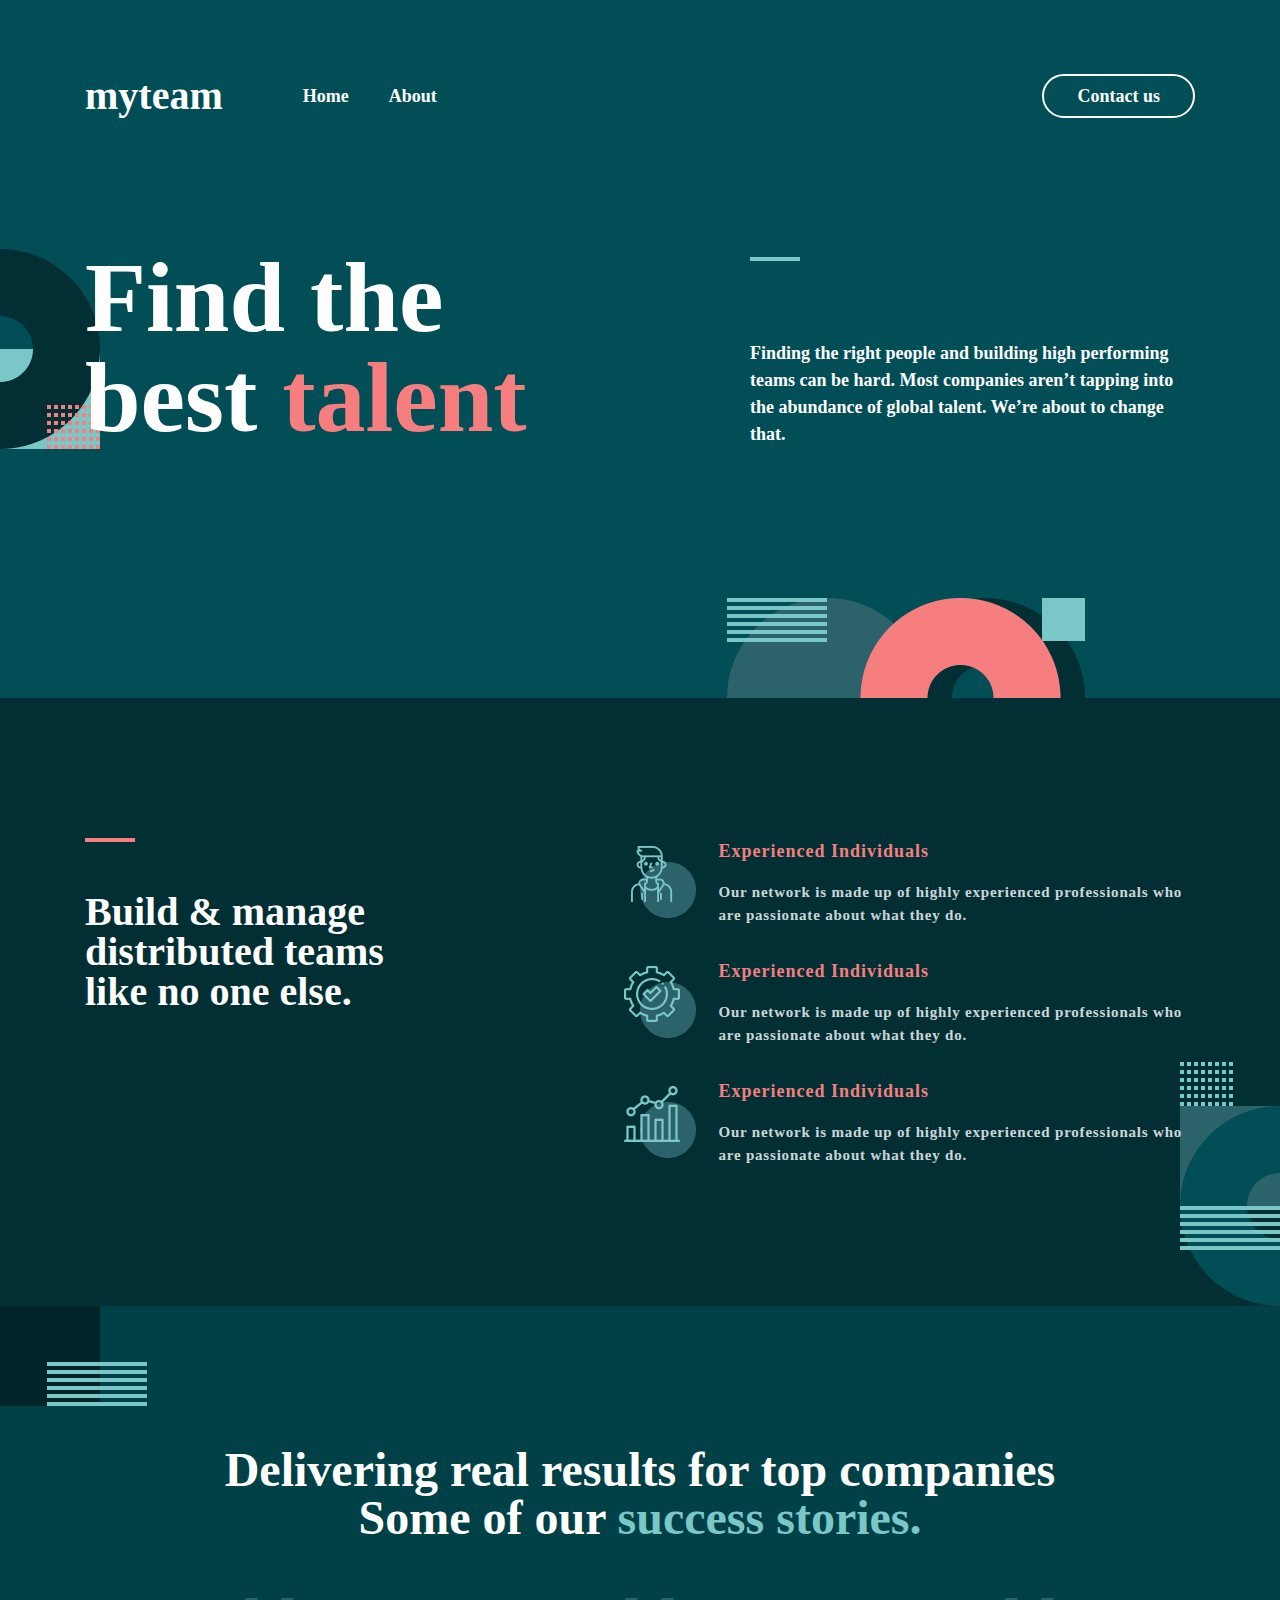
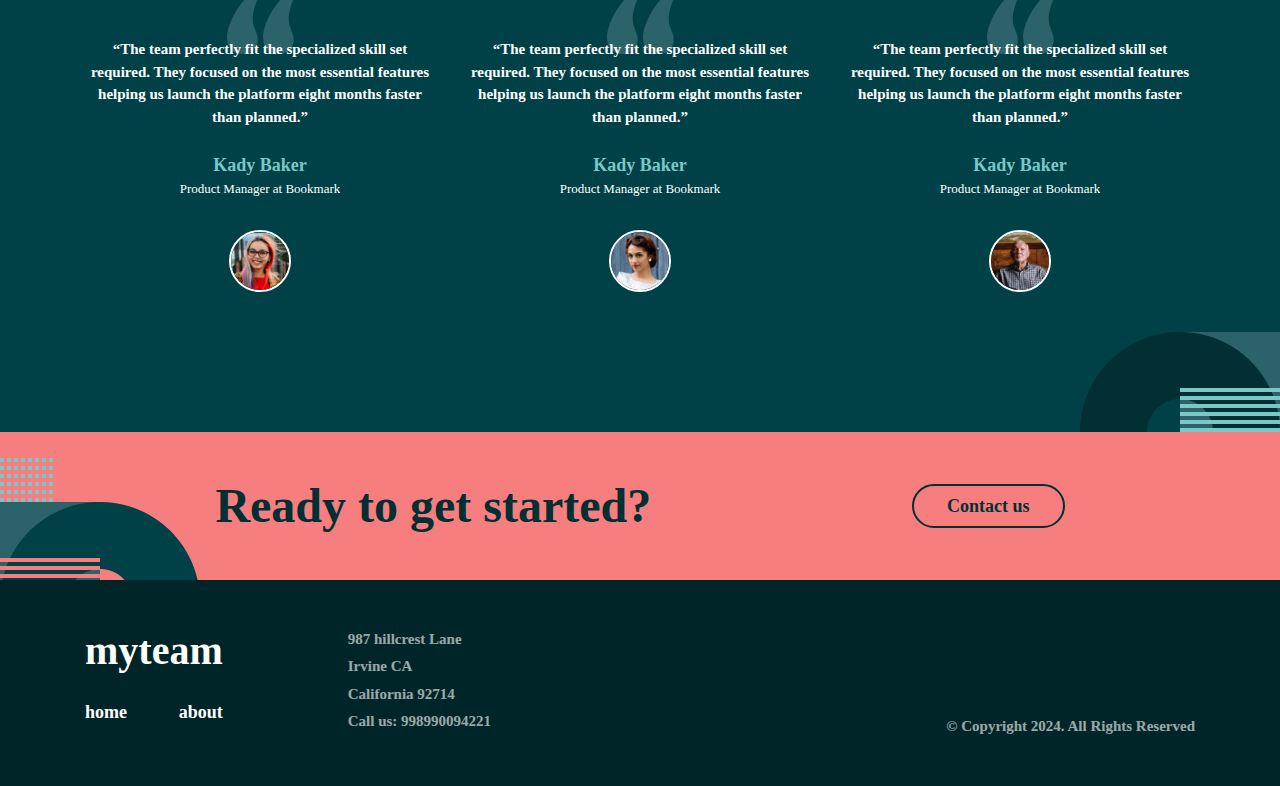
==== index.html @ 7c0e2eb8 "about hero done" ====
<!DOCTYPE html>
<html lang="en">
  <head>
    <meta charset="UTF-8" />
    <meta name="viewport" content="width=device-width, initial-scale=1.0" />
    <title>My Team</title>
    <link
      rel="stylesheet"
      href="https://cdnjs.cloudflare.com/ajax/libs/font-awesome/6.5.2/css/all.min.css"
      integrity="sha512-SnH5WK+bZxgPHs44uWIX+LLJAJ9/2PkPKZ5QiAj6Ta86w+fsb2TkcmfRyVX3pBnMFcV7oQPJkl9QevSCWr3W6A=="
      crossorigin="anonymous"
      referrerpolicy="no-referrer"
    />
    <link rel="stylesheet" href="./css/normalize.css" />
    <link rel="stylesheet" href="./css/global.css" />
    <!-- <link rel="stylesheet" href="./css/style.min.css"> -->
  </head>
  <body>
    <!-- HEADER START -->
    <header class="header">
      <div class="header-hero container">
        <nav class="nav-container">
          <div class="header-left">
            <h1 class="company-logo">myteam</h1>
            <ul class="menue-list">
              <li class="menue-item">
                <a href="#" class="menue-link"> Home </a>
              </li>
              <li class="menue-item">
                <a href="#" class="menue-link"> About </a>
              </li>
            </ul>
          </div>
          <i class="bars fa-solid fa-bars-staggered" id="bars"></i>
          <button class="btn btn-header">Contact us</button>
        </nav>
        <div class="header-hero__bottom">
          <h1 class="header-hero__title">
            Find the <br />best <span>talent</span>
          </h1>
          <div class="header-hero__subtitle">
            <hr class="border-1" />
            <p class="header-hero__subtitle__description">
              Finding the right people and building high performing teams can be
              hard. Most companies aren’t tapping into the abundance of global
              talent. We’re about to change that.
            </p>
          </div>
        </div>
      </div>
    </header>
    <!-- HEADER END -->

    <!-- MAIN START -->
    <main class="main">
      <div class="main-container">
        <div class="main-container__box container">
          <div class="main-container__box__left">
            <h1 class="main-container__box__left_-title">
              <hr class="border-2" />
              Build & manage distributed teams <br />
              like no one else.
            </h1>
          </div>
          <div class="main-container__box__right">
            <div class="main-container__box__right__box">
              <img src="./images/main-icon-1.png" alt="" />
              <div class="main-container__box__right__box-1">
                <h5 class="main-container__box__right__box-1__title">
                  Experienced Individuals
                </h5>
                <p class="main-container__box__right__box-1__subtitle">
                  Our network is made up of highly experienced professionals who
                  are passionate about what they do.
                </p>
              </div>
            </div>
            <div class="main-container__box__right__box">
              <img src="./images/main-icon-2.png" alt="" />
              <div class="main-container__box__right__box-1">
                <h5 class="main-container__box__right__box-1__title">
                  Experienced Individuals
                </h5>
                <p class="main-container__box__right__box-1__subtitle">
                  Our network is made up of highly experienced professionals who
                  are passionate about what they do.
                </p>
              </div>
            </div>
            <div class="main-container__box__right__box">
              <img src="./images/main-icon-3.png" alt="" />
              <div class="main-container__box__right__box-1">
                <h5 class="main-container__box__right__box-1__title">
                  Experienced Individuals
                </h5>
                <p class="main-container__box__right__box-1__subtitle">
                  Our network is made up of highly experienced professionals who
                  are passionate about what they do.
                </p>
              </div>
            </div>
          </div>
        </div>
      </div>
      <section class="result">
        <div class="container">
          <div class="result__box">
            <h1 class="result__title">
              Delivering real results for top companies Some of our
              <span> success stories.</span>
            </h1>
            <div class="result__description">
              <div class="result__description__card">
                <p class="result__description__card__subtitle">
                  “The team perfectly fit the specialized skill set required.
                  They focused on the most essential features helping us launch
                  the platform eight months faster than planned.”
                </p>
                <h5 class="result__description__card__name">Kady Baker</h5>
                <p class="result__description__card__job">
                  Product Manager at Bookmark
                </p>
                <img
                  src="./images/avatar-kady.jpg"
                  alt=""
                  height="62"
                  width="62"
                  class="main-avatar"
                />
              </div>
              <div class="result__description__card">
                <p class="result__description__card__subtitle">
                  “The team perfectly fit the specialized skill set required.
                  They focused on the most essential features helping us launch
                  the platform eight months faster than planned.”
                </p>
                <h5 class="result__description__card__name">Kady Baker</h5>
                <p class="result__description__card__job">
                  Product Manager at Bookmark
                </p>
                <img
                  src="./images/avatar-aiysha.jpg"
                  alt=""
                  height="62"
                  width="62"
                  class="main-avatar"
                />
              </div>
              <div class="result__description__card">
                <p class="result__description__card__subtitle">
                  “The team perfectly fit the specialized skill set required.
                  They focused on the most essential features helping us launch
                  the platform eight months faster than planned.”
                </p>
                <h5 class="result__description__card__name">Kady Baker</h5>
                <p class="result__description__card__job">
                  Product Manager at Bookmark
                </p>
                <img
                  src="./images/avatar-arthur.jpg"
                  alt=""
                  height="62"
                  width="62"
                  class="main-avatar"
                />
              </div>
            </div>
          </div>
        </div>
      </section>
    </main>
    <!-- MAIN END -->

    <!-- FOOTER START -->
    <footer class="footer">
      <div class="footer-hero">
        <div class="footer-hero__container container">
          <h1 class="footer-hero__container__title">Ready to get started?</h1>
          <button class="footer-hero__btn btn">Contact us</button>
        </div>
      </div>
      <div class="footer__bottom">
        <div class="footer__bottom__container container">
          <div class="footer-left">
            <div class="footer-left__logo">
              <h1 class="company-logo__footer">myteam</h1>
              <ul class="footer-nav">
                <li>
                  <a href="#" class="footer-link">home</a>
                </li>
                <li>
                  <a href="#" class="footer-link">about</a>
                </li>
              </ul>
              <div class="footer-nav__icon">
                <a href="#"> <i class="fa-brands fa-square-facebook"></i></a>
                <a href="#"><i class="fa-brands fa-pinterest"></i></a>
                <a href="#"> <i class="fa-brands fa-twitter"></i></a>
              </div>
            </div>
            <div class="footer-left__contact">
              <p class="footer-left__contact__item">987 hillcrest Lane</p>
              <p class="footer-left__contact__item">Irvine CA</p>
              <p class="footer-left__contact__item">California 92714</p>
              <p class="footer-left__contact__item contact-margin">
                Call us: 998990094221
              </p>
            </div>
          </div>
          <div class="footer-right">
            <div class="footer-right__contact footer-left__contact">
              <p class="footer-left__contact__item">987 hillcrest Lane</p>
              <p class="footer-left__contact__item">Irvine CA</p>
              <p class="footer-left__contact__item">California 92714</p>
              <p class="footer-left__contact__item">Call us: 998990094221</p>
            </div>
            <div class="footer-icon">
              <a href="#"> <i class="fa-brands fa-square-facebook"></i></a>
              <a href="#"><i class="fa-brands fa-pinterest"></i></a>
              <a href="#"> <i class="fa-brands fa-twitter"></i></a>
            </div>
            <div>
              <p class="copyright">
                &copy; Copyright 2024. All Rights Reserved
              </p>
            </div>
          </div>
        </div>
      </div>
    </footer>
    <!-- FOOTER END -->
  </body>
</html>
---- css/global.css ----
@import "./font.css";
@import "./normalize.css";
@import "./style.css";
@import "./root.css";
@import "./header.css";
@import "./footer.css";
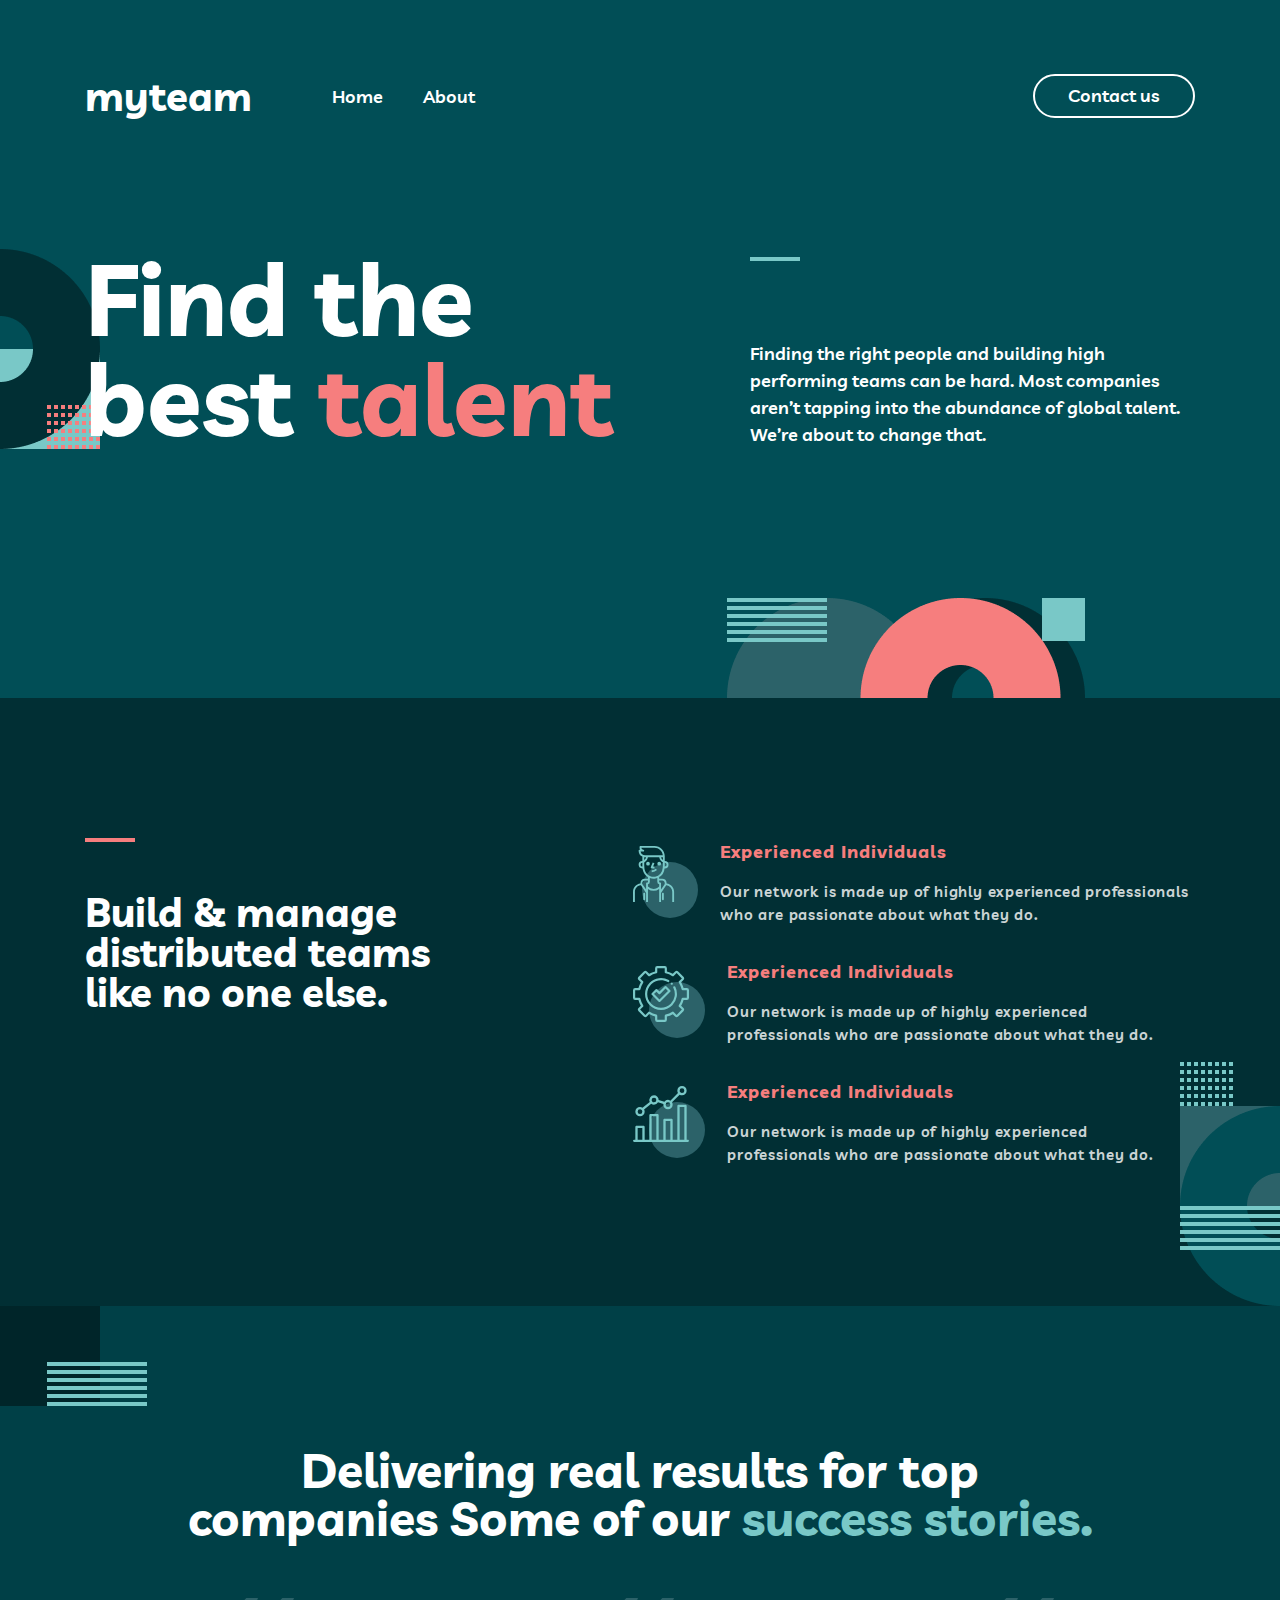
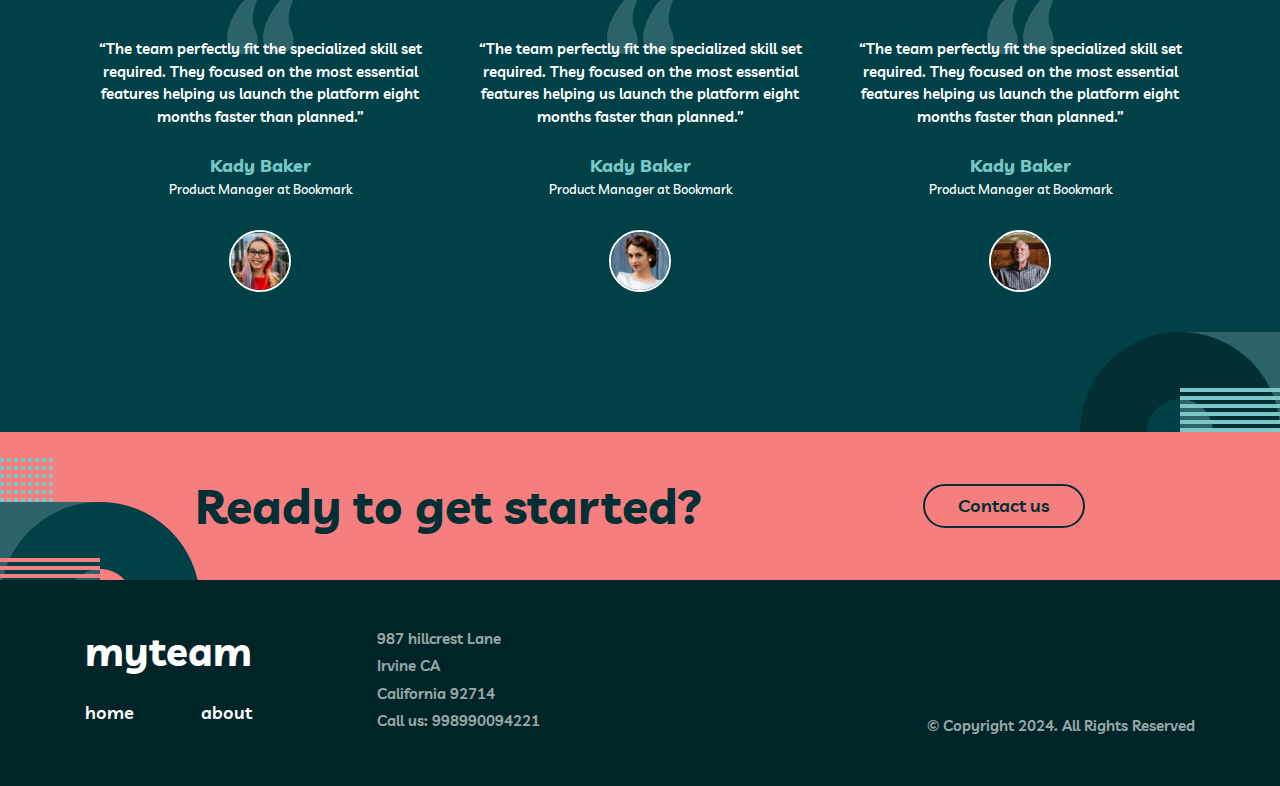
==== commit 6cfc2447: "icon add" ====
--- a/index.html
+++ b/index.html
@@ -27,7 +27,9 @@
                 <a href="#" class="menue-link"> Home </a>
               </li>
               <li class="menue-item">
-                <a href="#" class="menue-link"> About </a>
+                <a href="./pages/about/about.html" class="menue-link">
+                  About
+                </a>
               </li>
             </ul>
           </div>
@@ -64,7 +66,7 @@
           </div>
           <div class="main-container__box__right">
             <div class="main-container__box__right__box">
-              <img src="./images/main-icon-1.png" alt="" />
+              <img src="./images/icon-person.svg" alt="" />
               <div class="main-container__box__right__box-1">
                 <h5 class="main-container__box__right__box-1__title">
                   Experienced Individuals
@@ -76,7 +78,7 @@
               </div>
             </div>
             <div class="main-container__box__right__box">
-              <img src="./images/main-icon-2.png" alt="" />
+              <img src="./images/icon-cog.svg" alt="" />
               <div class="main-container__box__right__box-1">
                 <h5 class="main-container__box__right__box-1__title">
                   Experienced Individuals
@@ -88,7 +90,7 @@
               </div>
             </div>
             <div class="main-container__box__right__box">
-              <img src="./images/main-icon-3.png" alt="" />
+              <img src="./images/icon-chart.svg" alt="" />
               <div class="main-container__box__right__box-1">
                 <h5 class="main-container__box__right__box-1__title">
                   Experienced Individuals
@@ -176,7 +178,9 @@
       <div class="footer-hero">
         <div class="footer-hero__container container">
           <h1 class="footer-hero__container__title">Ready to get started?</h1>
-          <button class="footer-hero__btn btn">Contact us</button>
+          <a href="./pages/contact/contact.html"
+            ><button class="footer-hero__btn btn">Contact us</button></a
+          >
         </div>
       </div>
       <div class="footer__bottom">
@@ -189,7 +193,9 @@
                   <a href="#" class="footer-link">home</a>
                 </li>
                 <li>
-                  <a href="#" class="footer-link">about</a>
+                  <a href="./pages/about/about.html" class="footer-link"
+                    >about</a
+                  >
                 </li>
               </ul>
               <div class="footer-nav__icon">
@@ -202,9 +208,9 @@
               <p class="footer-left__contact__item">987 hillcrest Lane</p>
               <p class="footer-left__contact__item">Irvine CA</p>
               <p class="footer-left__contact__item">California 92714</p>
-              <p class="footer-left__contact__item contact-margin">
+              <a href="tel:" class="footer-left__contact__item contact-margin">
                 Call us: 998990094221
-              </p>
+              </a>
             </div>
           </div>
           <div class="footer-right">
@@ -212,7 +218,9 @@
               <p class="footer-left__contact__item">987 hillcrest Lane</p>
               <p class="footer-left__contact__item">Irvine CA</p>
               <p class="footer-left__contact__item">California 92714</p>
-              <p class="footer-left__contact__item">Call us: 998990094221</p>
+              <a href="tel:" class="footer-left__contact__item"
+                >Call us: 998990094221
+              </a>
             </div>
             <div class="footer-icon">
               <a href="#"> <i class="fa-brands fa-square-facebook"></i></a>
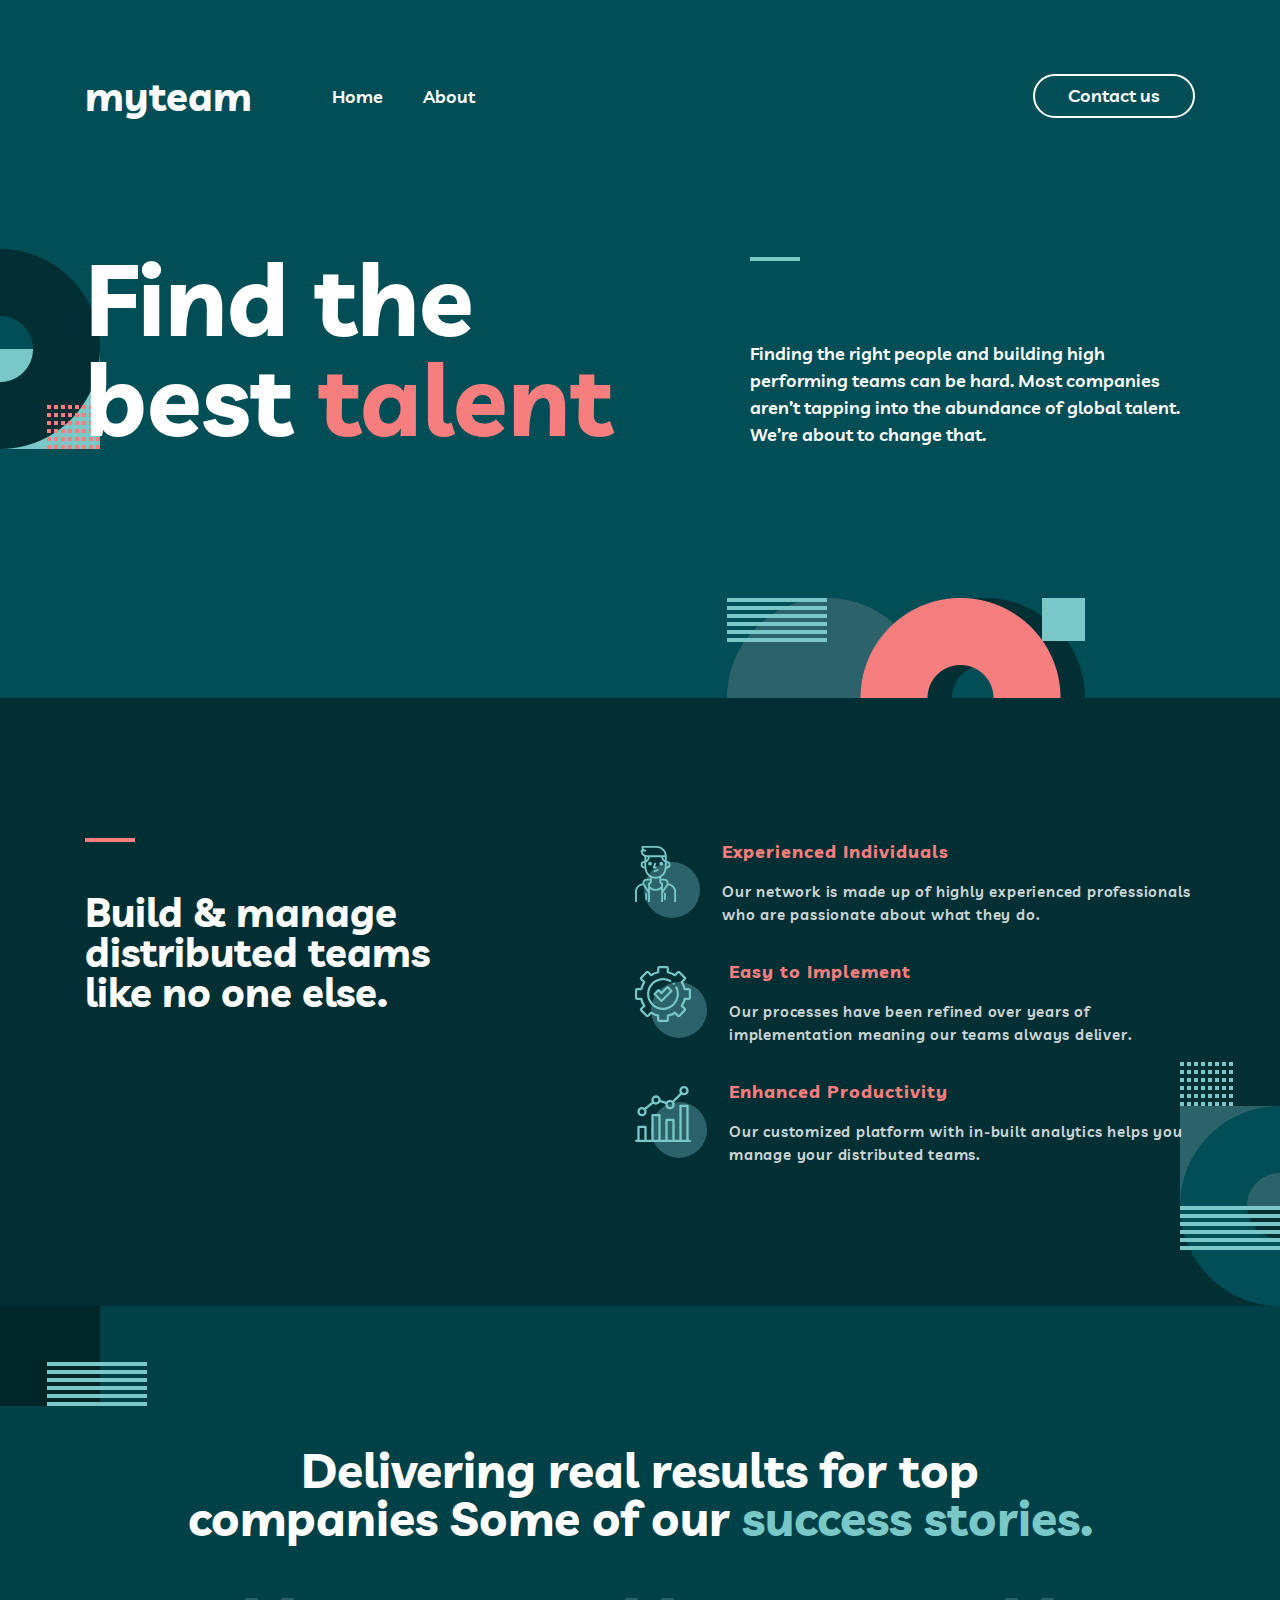
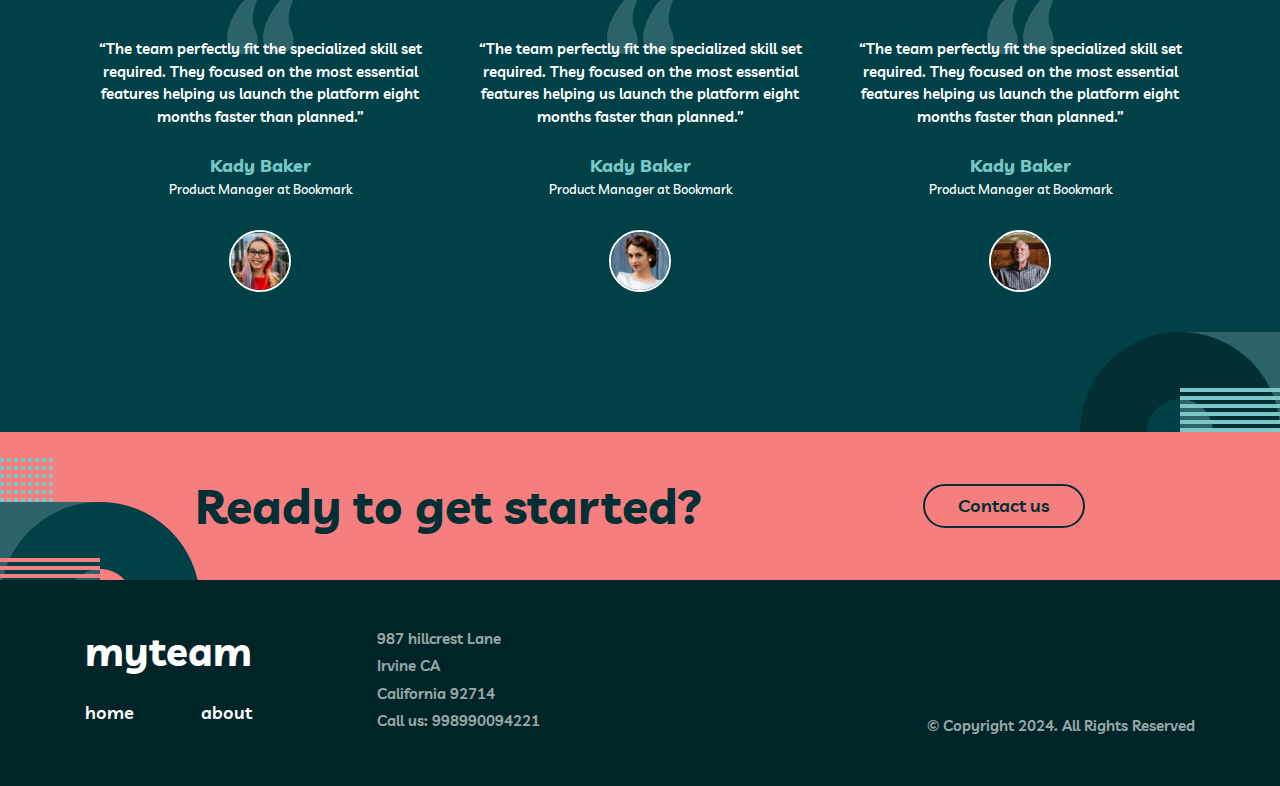
==== commit 3ee89f5f: "some change" ====
--- a/index.html
+++ b/index.html
@@ -81,11 +81,11 @@
               <img src="./images/icon-cog.svg" alt="" />
               <div class="main-container__box__right__box-1">
                 <h5 class="main-container__box__right__box-1__title">
-                  Experienced Individuals
+                  Easy to Implement
                 </h5>
                 <p class="main-container__box__right__box-1__subtitle">
-                  Our network is made up of highly experienced professionals who
-                  are passionate about what they do.
+                  Our processes have been refined over years of implementation
+                  meaning our teams always deliver.
                 </p>
               </div>
             </div>
@@ -93,11 +93,11 @@
               <img src="./images/icon-chart.svg" alt="" />
               <div class="main-container__box__right__box-1">
                 <h5 class="main-container__box__right__box-1__title">
-                  Experienced Individuals
+                  Enhanced Productivity
                 </h5>
                 <p class="main-container__box__right__box-1__subtitle">
-                  Our network is made up of highly experienced professionals who
-                  are passionate about what they do.
+                  Our customized platform with in-built analytics helps you
+                  manage your distributed teams.
                 </p>
               </div>
             </div>
